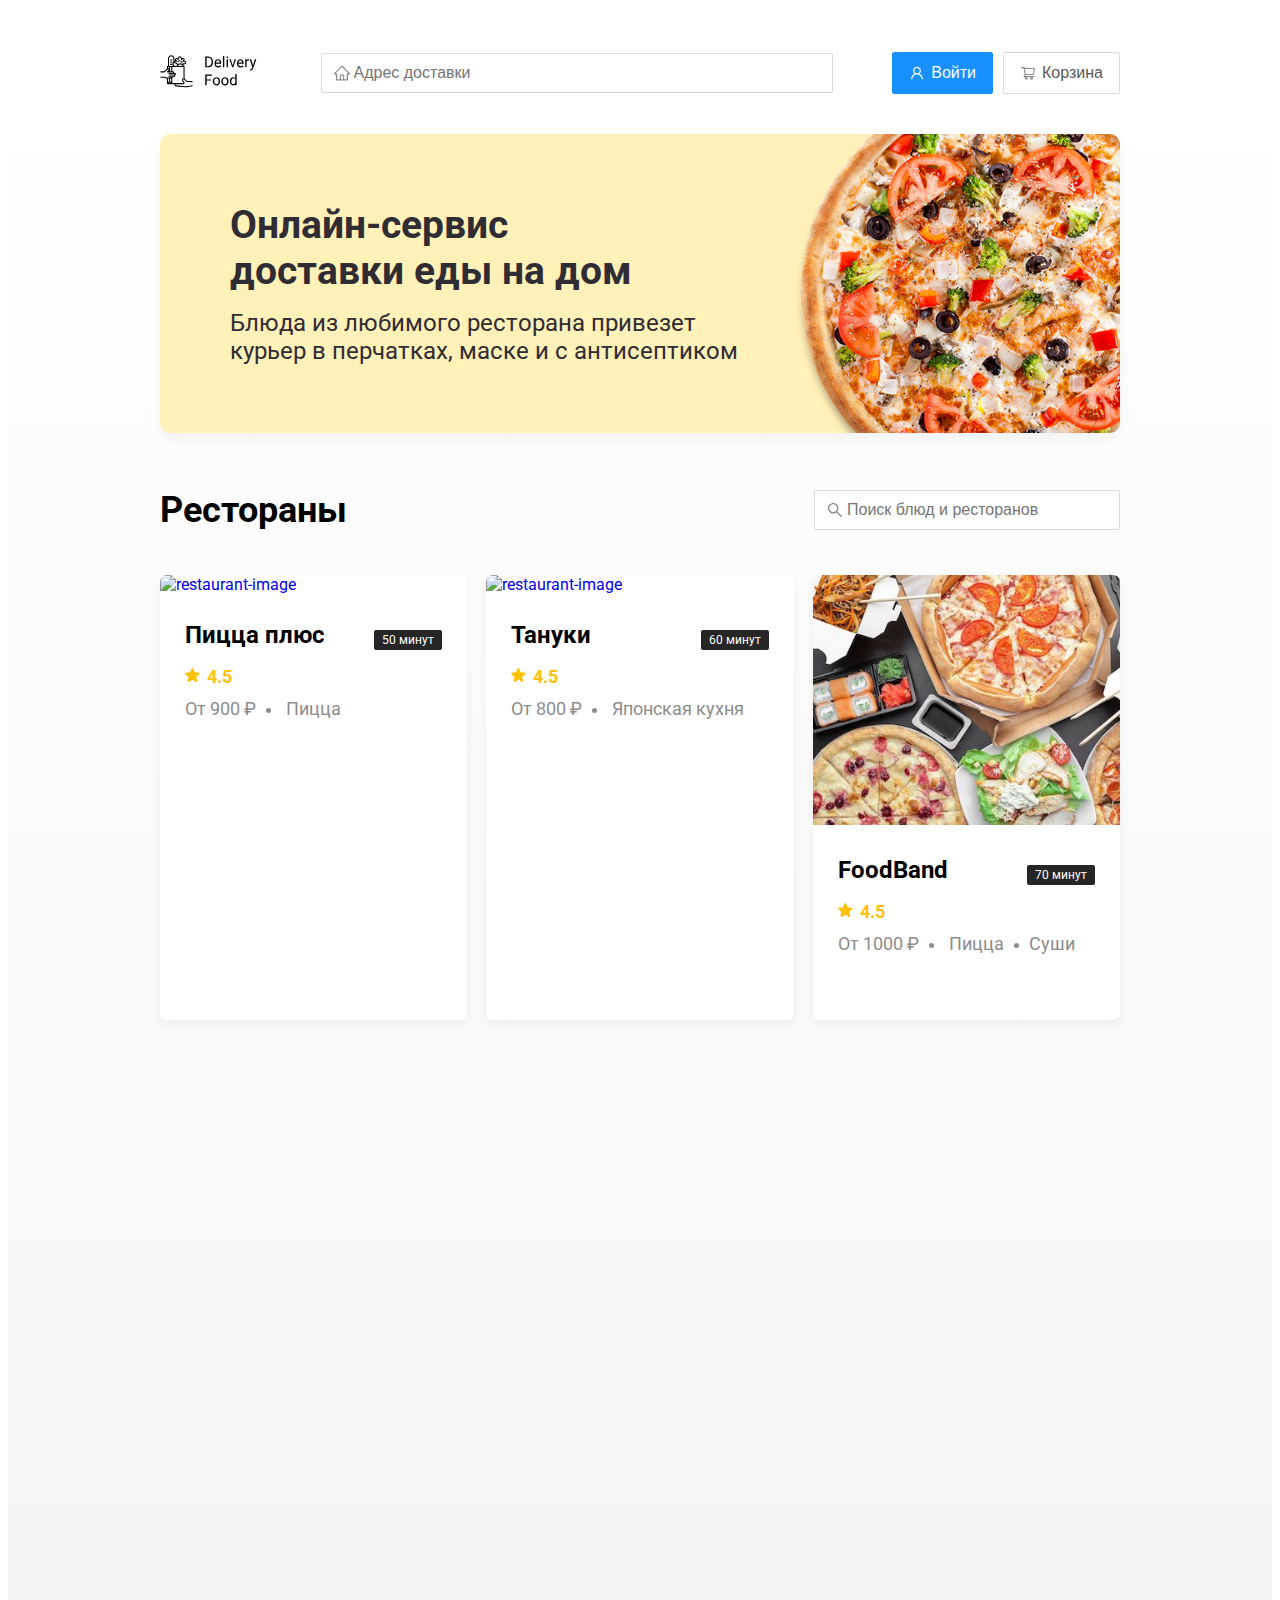
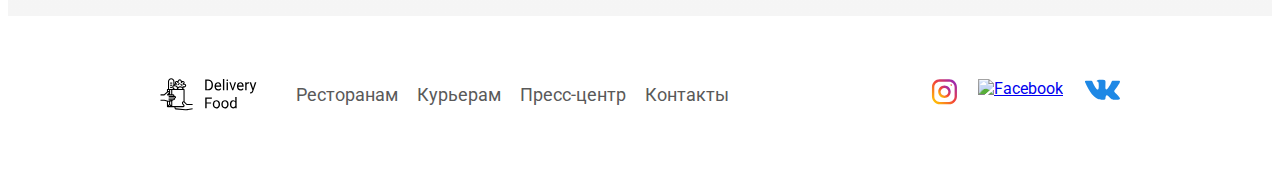
==== index.html @ 797dbf08 "Add files via upload" ====
<!DOCTYPE html>
<html lang="ru">
<head>
  <meta charset="UTF-8">
  <meta name="viewport" content="width=device-width, initial-scale=1">
  
  <title>Delivery Food - доставка еды на дом</title>
  <link href="https://fonts.googleapis.com/css2?family=Roboto:wght@400;700&display=swap" rel="stylesheet"> 
  <link rel="stylesheet" href="css/animate.css">
  <link rel="stylesheet" href="css/style.css">
</head>
<body>
  <div class="gradient">
    <div class="container">
      <header class="header">
        <a class="logo" href="index.html"><img src="img/logo.svg" alt="Logo" class=""></a>
        <input type="search" class="input input-adress" placeholder="Адрес доставки">
        <div class="buttons">
         <button class="button button-primary">
           <img src="img/user.svg" alt="user" class="button-icon">
           <span class="button-text">Войти</span>
          </button>
          <button class="button" id="cart-button">
            <img src="img/shopping-cart.svg" alt="shopping cart" class="button-icon">
            <span class="button-text">Корзина</span>  
          </button>
        </div> 
      </header>
      <div class="slider">
        <div class="slider-info"></div>
          <div class="slider-heading">
            <h1>Онлайн-сервис <br>доставки еды на дом</h1>
          </div>
          <div class="slider-text">
            Блюда из любимого ресторана привезет курьер в перчатках, маске и с антисептиком
          </div>
      </div>    
      <section class="restaurants">
        <div class="restaurants-heading">
          <h2>Рестораны</h2>
          <input type="text" class="input input-search" placeholder="Поиск блюд и ресторанов">
        </div>     
        <div class="restaurants-cards">
          <!--ресторан-->  
          <a class="restaurant wow fadeInUp" data-wow-delay="0.2s" href="restaurent.html">          
            <img src="img/restaurant1.svg" alt="restaurant-image" class="restaurant-image">                  
            <div class="restuarant-text">
              <div class="restaurant-title">           
                <h3 class="card-tittle">Пиццa плюс</h3>
                <span class="restaurant-time">50 минут</span>
              </div>
              <div class="restaurant-info">
                <span class="rating">4.5</span>
                <span class="price">От 900 ₽</span>
                <span class="kitchen">Пицца</span>
              </div>
            </div>       
          </a>
          <!--ресторан-->
          <a class="restaurant wow fadeInUp" data-wow-delay="0.4s" href="#">          
            <img src="img/restaurant2.svg" alt="restaurant-image" class="restaurant-image">                  
            <div class="restuarant-text">
              <div class="restaurant-title">           
                <h3 class="card-tittle">Тануки</h3>
                <span class="restaurant-time">60 минут</span>
              </div>
              <div class="restaurant-info">
                <span class="rating">4.5</span>
                <span class="price">От 800 ₽</span>
                <span class="kitchen">Японская кухня</span>
              </div>
            </div>       
          </a>
          <!--ресторан-->
          <a class="restaurant wow fadeInUp" data-wow-delay="0.6s" href="#">          
            <img src="img/restaurant3.svg" alt="restaurant-image" class="restaurant-image">                  
            <div class="restuarant-text">
              <div class="restaurant-title">           
                <h3 class="card-tittle">FoodBand</h3>
                <span class="restaurant-time">70 минут</span>
              </div>
              <div class="restaurant-info">
                <span class="rating">4.5</span>
                <span class="price">От 1000 ₽</span>
                <span class="kitchen">Пицца</span>
                <span class="kitchen2">Суши</span>
              </div>
            </div>       
          </a>
          <!--ресторан-->
          <a class="restaurant wow fadeInUp" data-wow-delay="0.2s" href="#">          
            <img src="img/restaurant4.svg" alt="restaurant-image" class="restaurant-image">                  
            <div class="restuarant-text">
              <div class="restaurant-title">           
                <h3 class="card-tittle">Жадина-пицца</h3>
                <span class="restaurant-time">80 минут</span>
              </div>
              <div class="restaurant-info">
                <span class="rating">4.5</span>
                <span class="price">От 1200 ₽</span>
                <span class="kitchen">Суши</span>
              </div>
            </div>       
          </a>
          <!--ресторан-->
          <a class="restaurant wow fadeInUp" data-wow-delay="0.4s" href="#">          
            <img src="img/restaurant5.svg" alt="restaurant-image" class="restaurant-image">                  
            <div class="restuarant-text">
              <div class="restaurant-title">           
                <h3 class="card-tittle">Точка еды</h3>
                <span class="restaurant-time">90 минут</span>
              </div>
              <div class="restaurant-info">
                <span class="rating">4.5</span>
                <span class="price">От 700 ₽</span>
                <span class="kitchen">Пицца</span>
                <span class="kitchen2">Суши</span>
              </div>
            </div>       
          </a>
          <!--ресторан-->
          <a class="restaurant wow fadeInUp" data-wow-delay="0.6s" href="#">          
            <img src="img/restaurant6.svg" alt="restaurant-image" class="restaurant-image">                  
            <div class="restuarant-text">
              <div class="restaurant-title">           
                <h3 class="card-tittle">PizzaBurger</h3>
                <span class="restaurant-time">40 минут</span>
              </div>
              <div class="restaurant-info">
                <span class="rating">4.5</span>
                <span class="price">От 600 ₽</span>
                <span class="kitchen">Пицца</span>
                <span class="kitchen2">Бургеры</span>
              </div>
            </div>       
          </a>
          <!--ресторан-->
        </div>
      </section>
    </div>
  </div>
  <footer>
    <div class="container container-footer">
      <img src="img/logo.svg" alt="Logo" class="logo">      
      <nav class="footer-links">           
        <a href="#">Ресторанам</a>
        <a href="#">Курьерам</a>
        <a href="#">Пресс-центр</a>
        <a href="#">Контакты</a>
      </nav> 
      <div class="social-icons">
        <a href="#"><img src="img/insta.svg" alt="Instagram"></a>
        <a href="#"><img src="img/fb.svg" alt="Facebook"></a>
        <a href="#"><img src="img/vk.svg" alt="Vkontakte"></a>
      </div>
    </div>
  </footer>
  </div>
  <div class="modal">
    <div class="modal-dialog">
      <div class="modal-header">
        <h3 class="modal-tittle">Корзина</h3>
        <button class="close">&times;</button>
      </div>
      <div class="modal-body">
        <!--foods-row-->
        <div class="foods-row">
          <span class="food-name">Ролл угорь стандарт</span>
          <strong class="food-price">250 ₽</strong>
          <div class="foos-counter">
            <button class="counter-button">-</button>
            <span class="counter">1</span>
            <button class="counter-button">+</button>
          </div>
        </div>
        <!--foods-row-->
        <div class="foods-row">
          <span class="food-name">Ролл угорь стандарт</span>
          <strong class="food-price">250 ₽</strong>
          <div class="foos-counter">
            <button class="counter-button">-</button>
            <span class="counter">1</span>
            <button class="counter-button">+</button>
          </div>
        </div>
        <!--foods-row-->
        <div class="foods-row">
          <span class="food-name">Ролл угорь стандарт</span>
          <strong class="food-price">250 ₽</strong>
          <div class="foos-counter">
            <button class="counter-button">-</button>
            <span class="counter">1</span>
            <button class="counter-button">+</button>
          </div>
        </div>
        <!--foods-row-->
        <div class="foods-row">
          <span class="food-name">Ролл угорь стандарт</span>
          <strong class="food-price">250 ₽</strong>
          <div class="foos-counter">
            <button class="counter-button">-</button>
            <span class="counter">1</span>
            <button class="counter-button">+</button>
          </div>
        </div>
        <!--foods-row-->
        <div class="foods-row">
          <span class="food-name">Ролл угорь стандарт</span>
          <strong class="food-price">250 ₽</strong>
          <div class="foos-counter">
            <button class="counter-button">-</button>
            <span class="counter">1</span>
            <button class="counter-button">+</button>
          </div>
        </div>
        <!--foods-row-->
      </div>
      <!--vodal-footer-->
      <div class="modal-footer">
        <span class="pricetag">1250 ₽</span>
        <div class="footer-buttons">
          <button class="button button-primary">Оформить заказ</button>
          <button class="button">Отмена</button>
        </div>        
      </div>
    </div>
  </div>
  <script src="js/wow.min.js"></script>
  <script src="js/main.js"></script>  
</body>
</html>
---- css/style.css ----
*{
  box-sizing: border-box;
}
body {
  font-family: 'Roboto', sans-serif;
  font-style: normal;
  padding-top: 44px;
}

.gradient {
  background: linear-gradient(180deg, rgba(245, 245, 245, 0) 1.04%, #F5F5F5 100%);
  padding-bottom: 91px;
}

.container {
 max-width: 1200px;
 margin: auto;

}

.header {
  display: flex;
  align-items: center;
  justify-content: space-between;
  margin-bottom: 40px;
}
.input {
  color: #BFBFBF;
  padding-left: 32px;
  background: #FFFFFF;
  border: 1px solid #D9D9D9;
  border-radius: 2px;
  height: 40px;
  font-size: 16px;
  line-height: 24px;
  background-repeat: no-repeat;
  background-position: left 11px center;  
}

  .input-adress {
  flex: 0.8;
  background-image: url(../img/home.svg);
}

.input-search {
  background-image: url(../img/search.svg);
  width: 306px;
  margin-left: auto;
}

.buttons {
  display: flex;
  align-items: center;
}

.button {
  display: flex;
  align-items: center;
  padding: 8px 16px;
  background: #FFFFFF;
  border: 1px solid #D9D9D9;
  box-sizing: border-box;
  box-shadow: 0px 0px 2px rgba(0, 0, 0, 0.0015);
  border-radius: 2px;
  color: #595959;
  font-size: 16px;
  line-height: 24px;
}

.button-primary {
  background: #1890FF;
  border: 1px solid #1890FF;
  color: #FFFFFF;
  margin-right: 10px;  
}

.button-icon {
  margin-right: 6px;
  
}
.button-text {

}

.slider {
  border-radius: 10px;
  background: #FFF1B8 url(../img/slider-pizza.png) no-repeat top -50px right -70px /600px;
  box-shadow: 0px 7px 12px rgba(158, 158, 163, 0.1);
  max-height: 300px;
  padding: 68px 70px;
}

.slider-heading h1{
  font-family: Roboto;
  font-style: normal;
  font-weight: bold;
  font-size: 39px;
  line-height: 46px;  
  color: #302C34;
  margin-bottom: 15px;
  margin-top: 0;
}
.slider-text {
  font-style: normal;
  font-weight: normal;
  font-size: 24px;
  line-height: 28px;  
  color: #302C34;
  max-width: 538px;
}

.restaurants-cards {
  display: flex;
  flex-wrap: wrap;
  justify-content: space-between;
}

.restaurants-heading {
  display: flex;
  align-items: center;
  margin-top: 56px;
  margin-bottom: 44px;
}

.restaurants-heading h2 {
  font-style: normal;
  font-weight: bold;
  font-size: 36px;
  line-height: 42px;  
  color: #000000;
  margin: 0;
  
}

.restaurant {
  background: #FFFFFF;
  box-shadow: 0px 4px 12px rgba(0, 0, 0, 0.05);
  border-radius: 7px;
  overflow: hidden;
  margin-bottom: 30px;
  flex-basis: 32%;
  text-decoration: none;
  
}

.restaurant img:first-child {
  height: 250px;  
  object-fit: cover;
}

.restaurant:hover {  
  -webkit-transform: scale(1.1);
  -ms-transform: scale(1.1);
  transform: scale(1.1);
  box-shadow: 0 0 10px rgba(0,0,0,0.5);
  
}

.restaurant-title {
  display: flex;
  align-items: center;
  justify-content: space-between;

}
.card-tittle {
  margin: 0;
  font-style: normal;
  font-weight: bold;
  font-size: 24px;
  line-height: 32px;
  color: #000000;
  margin-bottom: 10px;
}

.card-tittle-reg {
  font-weight: 400;
}


.restaurant-time {
  color: #FFFFFF;
  font-style: normal;
  font-weight: normal;
  font-size: 12px;
  line-height: 20px;
  background: #262626;
  border-radius: 2px;
  padding-left: 8px;
  padding-right: 8px;
}

.restaurant-info {
  display: flex;
  vertical-align: middle;
  margin-bottom: 35px;
  flex-wrap: wrap;

  
}

.restuarant-text {
  padding: 25px;
}

.rating {
  font-style: normal;
  font-weight: bold;
  font-size: 18px;
  line-height: 32px;
  color: #FFC107;
  padding-left: 22px;
  background: url(../img/star.svg) no-repeat 0 35%;
  margin-right: 26px;
}

.price {
  font-style: normal;
font-weight: normal;
font-size: 18px;
line-height: 32px;
color: #8C8C8C;
margin-right: 15px;
}

.price::after {
  content: " ";
  display: inline-block;
  background: #8C8C8C;
  width: 5px;
  height: 5px;
  margin-left: 10px;
  vertical-align: middle;
  border-radius: 50%;
}

/*.kitchen {
  text-overflow: ellipsis;
  overflow: hidden;
  white-space: nowrap;
  max-width: 150px;
}*/

.kitchen, .kitchen2 {  
  font-style: normal;
  font-weight: normal;
  font-size: 18px;
  line-height: 32px;  
  color: #8C8C8C;
}
.ingredients {
  font-style: normal;
  font-weight: normal;
  font-size: 18px;
  line-height: 21px;
  color: #8C8C8C;
  margin-top: 10px;
  margin-bottom: 24px;
}


.kitchen2::before {
  content: " ";
  display: inline-block;
  background: #8C8C8C;
  width: 5px;
  height: 5px;
  margin-left: 10px;
  vertical-align: middle;
  border-radius: 50%;
  margin-right: 10px;
}

footer {  
  background:#fff;  
}

.container-footer > img {
  margin-right: 35px;
}

.container-footer {
  display: flex;
  justify-content: space-between;
  align-items: center;
  min-height: 156px;
}

.footer-links {
  margin-right: auto;
}

.footer-links a{
  margin-right: auto;
  font-style: normal;
  font-weight: normal;
  font-size: 18px;
  line-height: 21px;
  color: #595959;
  text-decoration: none;
}

.footer-links a:not(:last-child) {
  margin-right: 15px;
}

.social-icons {
  display:flex;
}

.social-icons a:not(:first-child) {
  margin-left: 21px;  
}

.restaurants-title {
  margin: 0;
  margin-left: 30px
}

.button-card-text {
  margin-right: 10px;
  margin-top: -11x;
}

.card-price-bold {
  font-style: normal;
  font-weight: bold;
  font-size: 20px;
  line-height: 32px;
  color: #000000;
  margin-left: 30px;
}

.restaurant-button {
  display: flex;
  align-items: center;
}

.modal {
  position: fixed;
  left: 0;
  top: 0;
  width: 100%;
  height: 100%;
  background: rgba(0, 0, 0, 0.4);
  display: none;

}

.is-open {
  display: flex;
}

.modal-dialog {
  max-width: 781px;
  width: 95%;
  background: #FFFFFF;
  border-radius: 5px;
  margin: auto;
  padding: 40px 45px;
}

.modal-header {
  display: flex;
  align-items: center;
  justify-content: space-between;
  margin-bottom: 45px;
}

.modal-tittle {
  margin: 0;
  font-style: normal;
  font-weight: bold;
  font-size: 36px;
  line-height: 42px;
  color: #000000;
}

.close {
  font-size: 36px;
  border: none;
  background-color: transparent;
}

.foods-row {
  display: flex;
  align-items: center;
  justify-content: space-between;
  padding-bottom: 8px;
  border-bottom: 1px solid #d9d9d9;
  margin-bottom: 15px;
}



.food-name {
  font-style: normal;
  font-weight: normal;
  font-size: 18px;
  line-height: 32px;
  
}

.food-price {
  margin-left:auto;
  margin-right: 47px;
  font-style: normal;
  font-weight: bold;
  font-size: 20px;
  line-height: 32px;
  
}

.counter-button {
  background: #FFFFFF;
  border: 1px solid #40A9FF;
  box-sizing: border-box;
  border-radius: 2px;
  color: #40A9FF;
  width: 39px;
  height: 32px;
  font-style: normal;
  font-weight: normal;
  font-size: 14px;
  line-height: 22px; 
}

.counter {
  font-size: 16px;
  line-height: 24px;
  margin-left: 10px;
  margin-right: 10px;
}

.modal-body {
  margin-bottom: 52px;
}

.foos-counter {
  display: flex;
  align-items: center;

}

.modal-footer {
  display: flex;
  align-items: center;
  justify-content: space-between;
}
.footer-buttons {
  display: flex;
  justify-content: space-around;
}

.pricetag {
  background: #262626;
  border-radius: 5px;
  padding: 15px 20px;
  font-weight: bold;
  font-size: 20px;
  line-height: 23px;
  color: #FAFAFA;
}


@media (max-width: 1366px) {
  .container {
    max-width: 960px;;
  }
  .slider {
    background-size: 450px;
    background-position: top -68px right -115px;
  }
  .rating {
    flex-basis: 100%
  }

}

@media (max-width: 992px) {
  .container {
    max-width: 750px;
  }
  .slider {
    padding: 50px;
    background-size: 380px;
    background-position: center right -115px;
  }
  .slider-text {
    font-size: 18px;
    max-width: 400px;
  }
  .restaurants-heading h2 {
    font-size: 32px;
  }
  .restaurant {
    flex-basis: 48%;
  }
  .footer-links {
    
    display: flex;
    flex-wrap: wrap;
    margin: 0;
    max-width: 31%;
    align-items: center;
  }
 .footer-links:not(:last-child) {
   margin: 0;
}
  


@media (max-width: 768px) {
  .container {
    width: 560px;
  }
  .slider-heading h1 {
    font-size: 24px;
    line-height: 1.4;
  }
  .slider {
    background-size: 312px;
    background-position: center right -155px;
  }

  .slider-text {     
    max-width: 320px;
  }
  
  .card-tittle {
    font-size: 18px;
  } 
  .restaurant-info span {
    font-size: 16px;
  }
  .price {
    flex-basis: 100%;    
  }
  .price::after {
    display: none;
  }
  .restaurant-info {
    margin: 0;
  }
  
}

@media (max-width: 578px) {
  .container {
    width: 90%;
  }

  header {
    flex-wrap: wrap;        
  }
  .input-adress {
    order: 5;
    flex: 1;
    margin-top: 15px;
  }
  .slider {
    background-image: none;
  }
  .restaurants-heading h2 {
    font-size: 22px;
  }
  .restaurant {
    flex-basis: 100%;    
  }
  .restaurant img:first-child {
    width: 100%;
  }
 
    
}

@media (max-width: 490px) { 
  .container-footer {
    flex-direction: column;
   align-items: center;
  }
  .container-footer .logo {
  margin: 15px 0;
  }  
  .social-icons {
    margin: 15px 0; 
  }
  .restaurants-heading {
    flex-wrap: wrap;
  }
  .input-search {
    flex-basis: 100%;
    margin-top: 15px;
  }
  .slider {
     padding: 20px;
   }
  .button-text {
    display: none;       
  }
  .button-icon {
  margin: 0;
  }
}
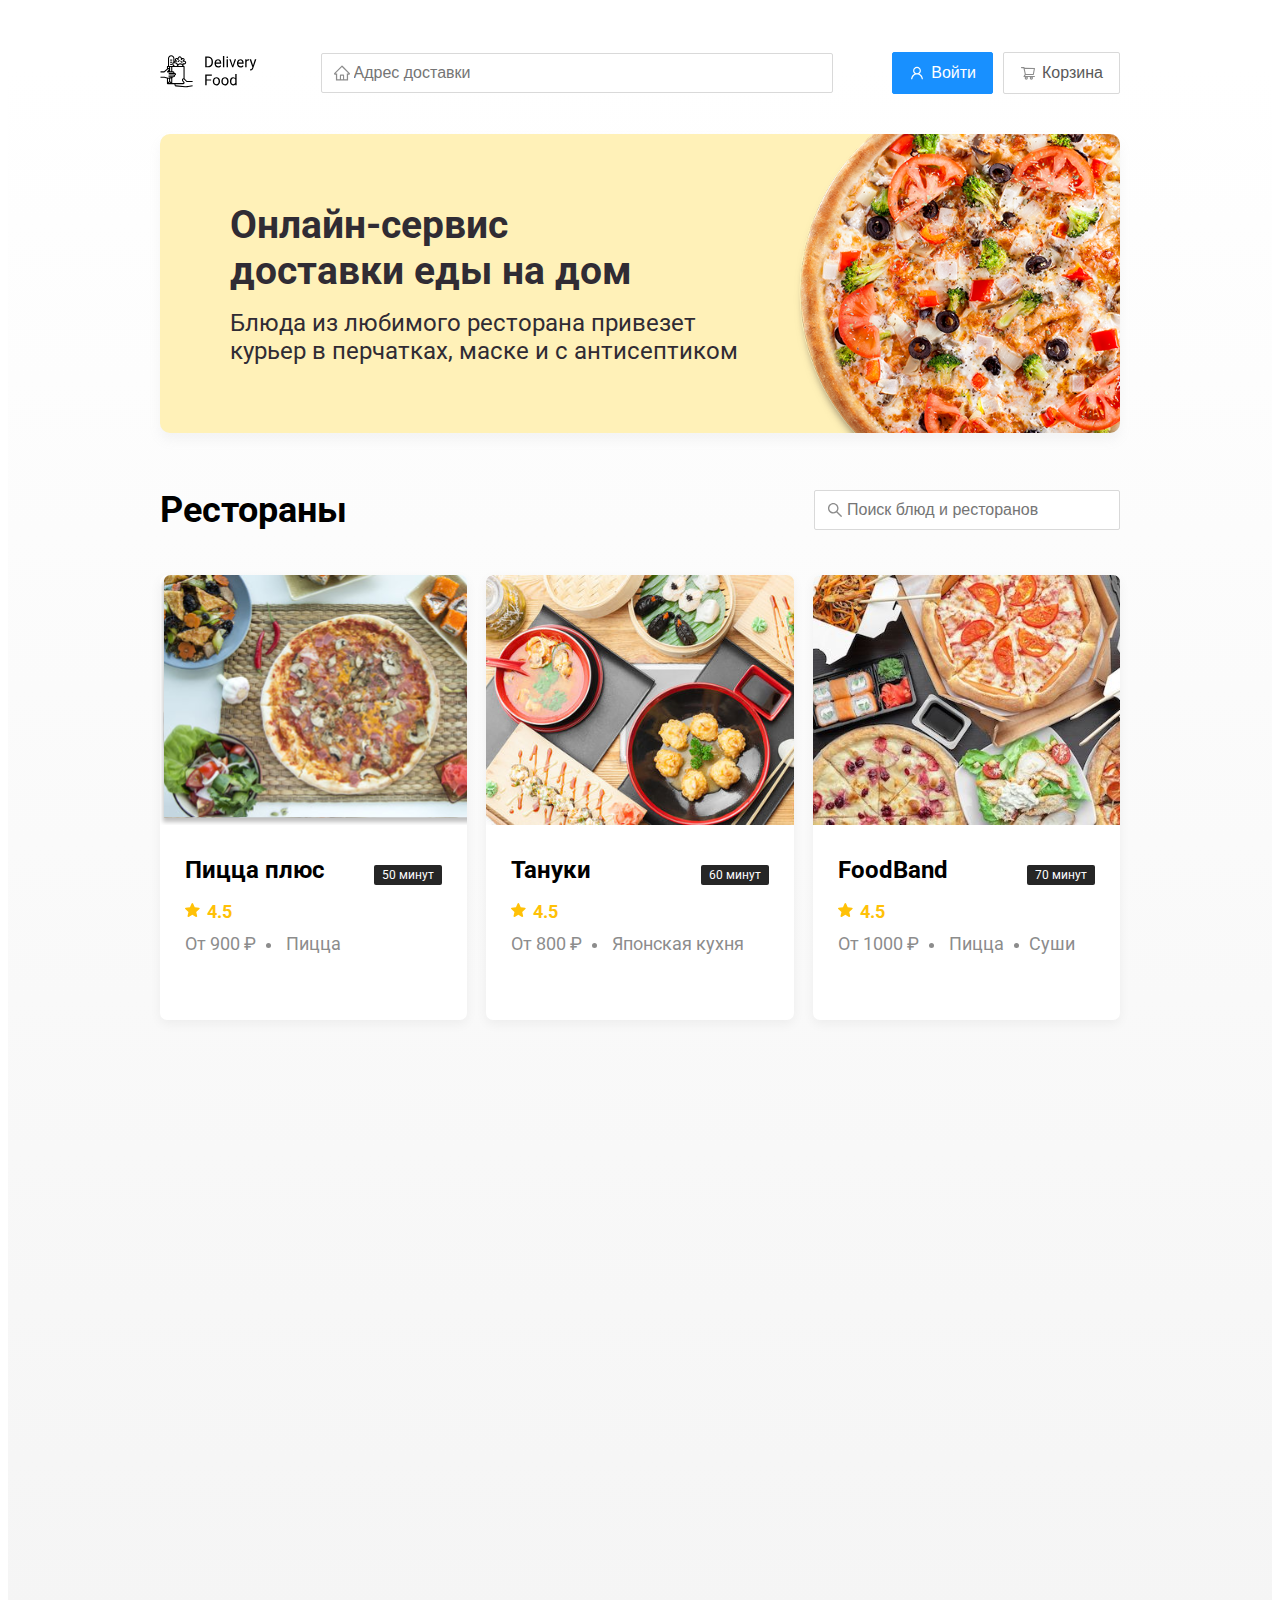
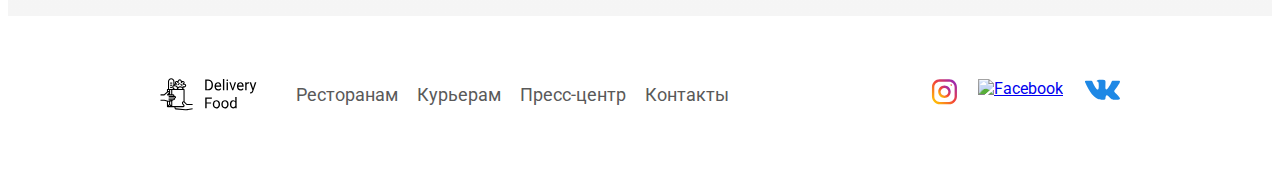
==== commit a6821df0: "Add files via upload" ====
--- a/index.html
+++ b/index.html
@@ -16,9 +16,9 @@
         <a class="logo" href="index.html"><img src="img/logo.svg" alt="Logo" class=""></a>
         <input type="search" class="input input-adress" placeholder="Адрес доставки">
         <div class="buttons">
-         <button class="button button-primary">
-           <img src="img/user.svg" alt="user" class="button-icon">
-           <span class="button-text">Войти</span>
+          <button class="button button-primary">
+            <img src="img/user.svg" alt="user" class="button-icon">
+            <span class="button-text">Войти</span>
           </button>
           <button class="button" id="cart-button">
             <img src="img/shopping-cart.svg" alt="shopping cart" class="button-icon">
@@ -57,7 +57,7 @@
             </div>       
           </a>
           <!--ресторан-->
-          <a class="restaurant wow fadeInUp" data-wow-delay="0.4s" href="#">          
+          <a class="restaurant wow fadeInUp" data-wow-delay="0.4s" href="restaurent.html">          
             <img src="img/restaurant2.svg" alt="restaurant-image" class="restaurant-image">                  
             <div class="restuarant-text">
               <div class="restaurant-title">           
@@ -72,7 +72,7 @@
             </div>       
           </a>
           <!--ресторан-->
-          <a class="restaurant wow fadeInUp" data-wow-delay="0.6s" href="#">          
+          <a class="restaurant wow fadeInUp" data-wow-delay="0.6s" href="restaurent.html">          
             <img src="img/restaurant3.svg" alt="restaurant-image" class="restaurant-image">                  
             <div class="restuarant-text">
               <div class="restaurant-title">           
@@ -88,7 +88,7 @@
             </div>       
           </a>
           <!--ресторан-->
-          <a class="restaurant wow fadeInUp" data-wow-delay="0.2s" href="#">          
+          <a class="restaurant wow fadeInUp" data-wow-delay="0.2s" href="restaurent.html">          
             <img src="img/restaurant4.svg" alt="restaurant-image" class="restaurant-image">                  
             <div class="restuarant-text">
               <div class="restaurant-title">           
@@ -103,7 +103,7 @@
             </div>       
           </a>
           <!--ресторан-->
-          <a class="restaurant wow fadeInUp" data-wow-delay="0.4s" href="#">          
+          <a class="restaurant wow fadeInUp" data-wow-delay="0.4s" href="restaurent.html">          
             <img src="img/restaurant5.svg" alt="restaurant-image" class="restaurant-image">                  
             <div class="restuarant-text">
               <div class="restaurant-title">           
@@ -119,14 +119,14 @@
             </div>       
           </a>
           <!--ресторан-->
-          <a class="restaurant wow fadeInUp" data-wow-delay="0.6s" href="#">          
+          <a class="restaurant wow fadeInUp" data-wow-delay="0.6s" href="restaurent.html">          
             <img src="img/restaurant6.svg" alt="restaurant-image" class="restaurant-image">                  
             <div class="restuarant-text">
               <div class="restaurant-title">           
                 <h3 class="card-tittle">PizzaBurger</h3>
                 <span class="restaurant-time">40 минут</span>
               </div>
-              <div class="restaurant-info">
+                        <div class="restaurant-info">
                 <span class="rating">4.5</span>
                 <span class="price">От 600 ₽</span>
                 <span class="kitchen">Пицца</span>
@@ -228,5 +228,4 @@
   <script src="js/wow.min.js"></script>
   <script src="js/main.js"></script>  
 </body>
-</html>
- +</html>